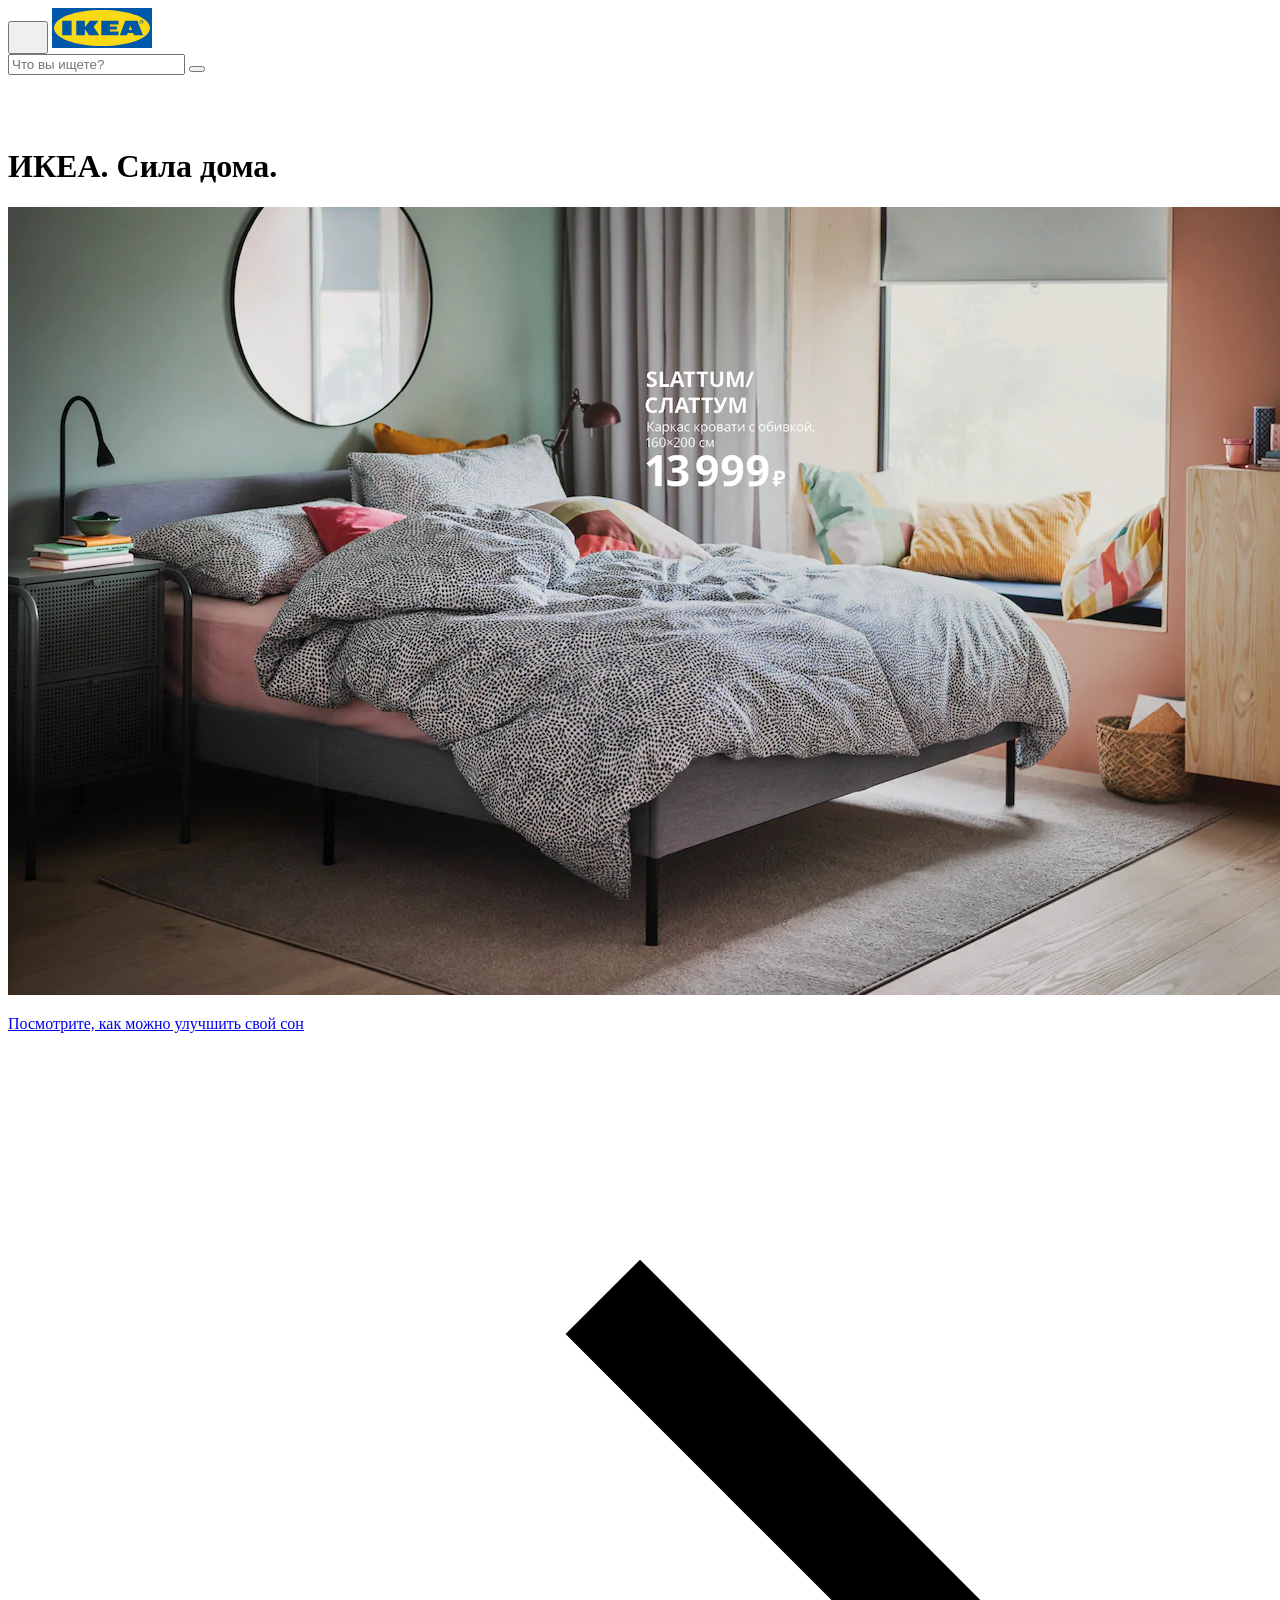
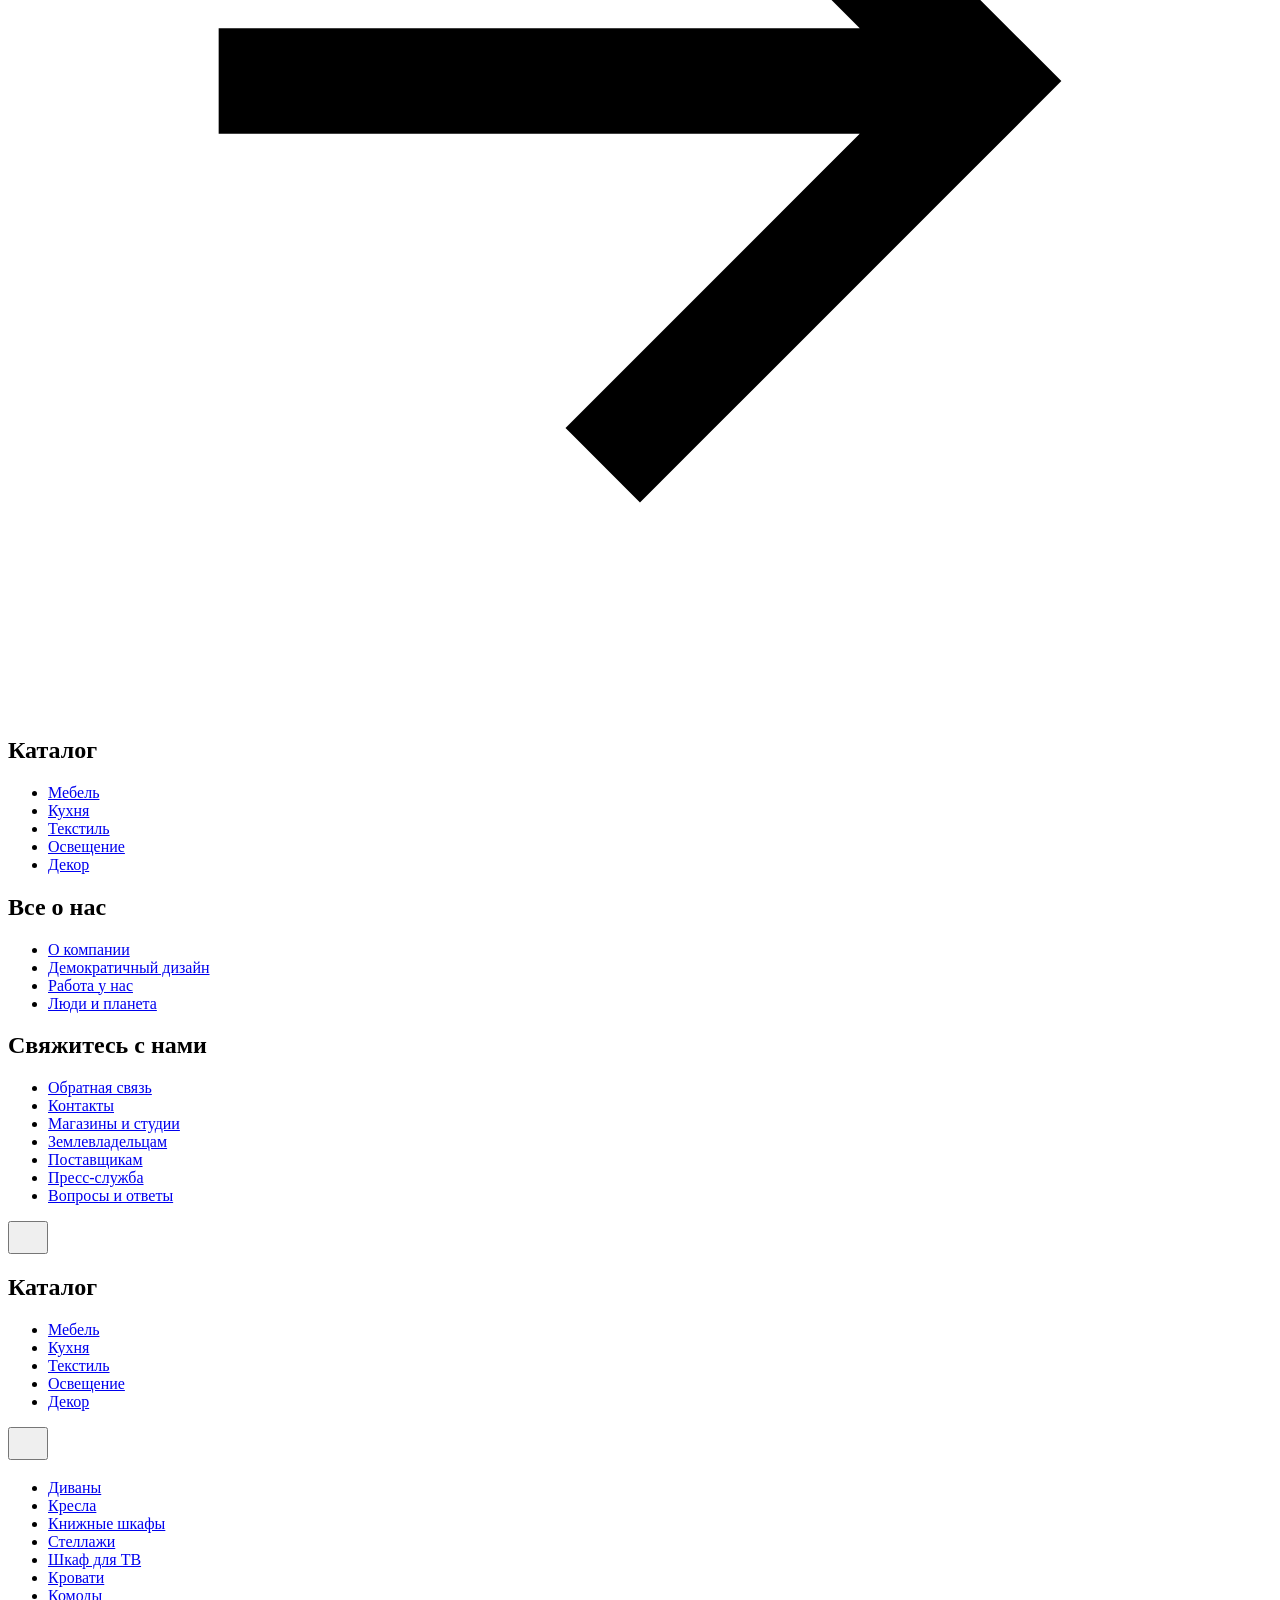
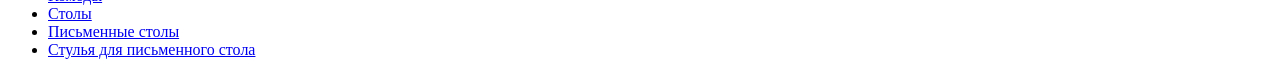
==== index.html @ 44b4fdb7 "menu-submenu" ====
<!DOCTYPE html>
<html lang="en">

<head>
    <meta charset="UTF-8">
    <meta name="viewport"
        content="width=device-width, user-scalable=no, initial-scale=1.0, maximum-scale=1.0, minimum-scale=1.0">
    <meta http-equiv="X-UA-Compatible" content="ie=edge">
    <link rel="apple-touch-icon" sizes="180x180" href="favicon/apple-touch-icon.png">
    <link rel="icon" type="image/png" sizes="32x32" href="favicon/favicon-32x32.png">
    <link rel="icon" type="image/png" sizes="16x16" href="favicon/favicon-16x16.png">
    <link rel="mask-icon" href="favicon/safari-pinned-tab.svg" color="#0058ab">
    <meta name="msapplication-TileColor" content="#0058ab">
    <meta name="theme-color" content="#0058ab">
    <title>ИКЕА - официальный интернет-магазин мебели - IKEA</title>
    <link rel="stylesheet" href="styles/styles.css">

    <script src="script/generateHeader.js" defer></script>
    <script src="script/generateFooter.js" defer></script>
    <script src="script/generateCatalog.js" defer></script>
    <script src="script/generateSubCatalog.js" defer></script>

    <script src="script/main.js" defer></script>
</head>

<body>

    <main>
        <div class="container">
            <h1 class="main-header">ИКЕА. Сила дома.</h1>
            <aside class="offer">
                <a href="card.html#idd059">
                    <picture>
                        <source srcset="image/b47e07ee97fd5f9bf030d258d462a945.webp" type="image/webp">
                        <img src="image/b47e07ee97fd5f9bf030d258d462a945.jpg" alt="СЛАТТУМ">
                    </picture>

                </a>
                <a class="offer-extra" href="goods.html?subcat=Кровати">
                    <p>Посмотрите, как можно улучшить свой сон</p>
                    <svg focusable="false" viewBox="0 0 24 24" class="offer-arrow" aria-hidden="true">
                        <path fill-rule="evenodd" clip-rule="evenodd"
                            d="M19.2937 12.7074L20.0008 12.0003L19.2938 11.2932L12.0008 3.99927L10.5865 5.41339L16.1727 11.0003H4V13.0003H16.1723L10.5855 18.5868L11.9996 20.0011L19.2937 12.7074Z">
                        </path>
                    </svg>
                </a>
            </aside>
        </div>
    </main>


</body>

</html>
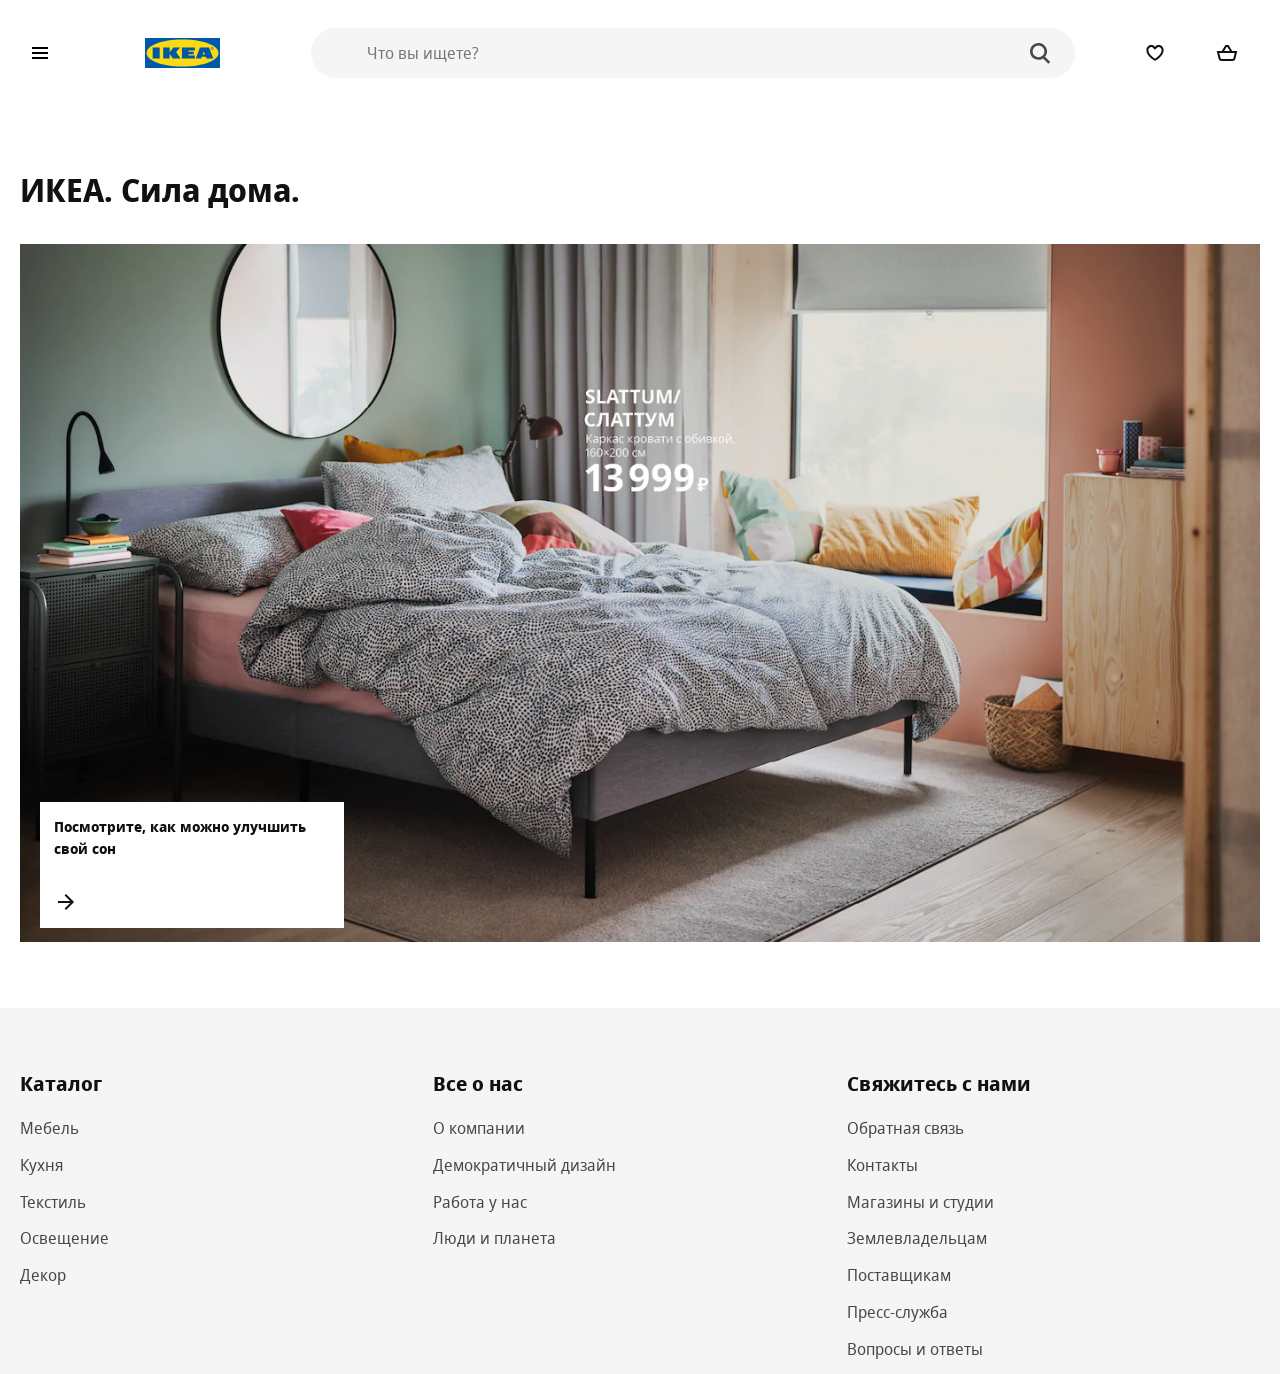
==== commit 0965a3c1: "getData, search" ====
--- a/index.html
+++ b/index.html
@@ -15,12 +15,10 @@
     <title>ИКЕА - официальный интернет-магазин мебели - IKEA</title>
     <link rel="stylesheet" href="styles/styles.css">
 
-    <script src="script/generateHeader.js" defer></script>
-    <script src="script/generateFooter.js" defer></script>
-    <script src="script/generateCatalog.js" defer></script>
-    <script src="script/generateSubCatalog.js" defer></script>
 
-    <script src="script/main.js" defer></script>
+    <script src="script/index.js" defer type="module"></script>
+
+
 </head>
 
 <body>
--- a/styles/styles.css
+++ b/styles/styles.css
@@ -0,0 +1,1040 @@
+/*
+* Prefixed by https://autoprefixer.github.io
+* PostCSS: v7.0.29,
+* Autoprefixer: v9.7.6
+* Browsers: last 4 version
+*/
+
+@font-face {
+  font-family: "Noto Sans";
+  src: local("Noto Sans Display Regular"), local("NotoSansDisplay-Regular"),
+    url("../fonts/Notosansdisplayregular.woff2") format("woff2"),
+    url("../fonts/Notosansdisplayregular.woff") format("woff");
+  font-weight: 400;
+  font-style: normal;
+}
+
+@font-face {
+  font-family: "Noto Sans";
+  src: local("Noto Sans Display Italic"), local("NotoSansDisplay-Italic"),
+    url("../fonts/Notosansdisplayitalic.woff2") format("woff2"),
+    url("../fonts/Notosansdisplayitalic.woff") format("woff");
+  font-weight: 400;
+  font-style: italic;
+}
+
+@font-face {
+  font-family: "Noto Sans";
+  src: local("Noto Sans Display Bold"), local("NotoSansDisplay-Bold"),
+    url("../fonts/Notosansdisplaybold.woff2") format("woff2"),
+    url("../fonts/Notosansdisplaybold.woff") format("woff");
+  font-weight: 700;
+  font-style: normal;
+}
+
+@font-face {
+  font-family: "Noto Sans";
+  src: local("Noto Sans Display Bold Italic"),
+    local("NotoSansDisplay-BoldItalic"),
+    url("../fonts/Notosansdisplaybolditalic.woff2") format("woff2"),
+    url("../fonts/Notosansdisplaybolditalic.woff") format("woff");
+  font-weight: 700;
+  font-style: italic;
+}
+
+html {
+  -webkit-box-sizing: border-box;
+  box-sizing: border-box;
+}
+
+*,
+*::before,
+*::after {
+  -webkit-box-sizing: inherit;
+  box-sizing: inherit;
+}
+
+body {
+  min-width: 320px;
+  margin: 0;
+
+  background-color: #fff; /*под проект*/
+  font-family: Noto Sans, Arial, sans-serif; /*в "" свой шрифт под проект*/
+
+  font-size: 16px;
+  color: #111;
+  line-height: 1.5;
+  -webkit-font-smoothing: subpixel-antialiased;
+}
+
+button,
+input {
+  font: inherit;
+}
+
+button {
+  cursor: pointer;
+}
+
+img {
+  max-width: 100%;
+  width: 100%;
+  height: auto;
+}
+
+a {
+  text-decoration: none;
+  color: inherit;
+}
+
+ul {
+  list-style: none;
+  padding: 0;
+  margin: 0;
+}
+
+h1,
+h2,
+h3,
+p {
+  padding: 0;
+  margin: 0;
+}
+
+/* container */
+
+.container {
+  max-width: 100rem;
+  margin: 0 auto;
+  padding: 0 1.25rem;
+}
+
+.visually-hidden {
+  position: absolute !important;
+  clip: rect(1px 1px 1px 1px);
+  clip: rect(1px, 1px, 1px, 1px);
+  padding: 0 !important;
+  border: 0 !important;
+  height: 1px !important;
+  width: 1px !important;
+  overflow: hidden;
+}
+
+/* при работе с float */
+
+.clearfix::after {
+  content: "";
+  display: table;
+  clear: both;
+}
+
+header {
+  margin-bottom: 3.75rem;
+}
+
+.header {
+  display: -ms-grid;
+  display: grid;
+  grid-gap: 1.25rem;
+  -ms-grid-columns: 2fr 1.25rem 2fr 1.25rem 16fr 1.25rem 1fr 1.25rem 1fr;
+  grid-template-columns: 2fr 2fr 16fr 1fr 1fr;
+  -webkit-box-align: center;
+  -ms-flex-align: center;
+  align-items: center;
+  padding: 1.75rem 0;
+}
+
+footer {
+  background-color: #f5f5f5;
+  margin-top: 3.75rem;
+  padding: 3.75rem 0 0 0;
+}
+
+.footer {
+  display: -ms-grid;
+  display: grid;
+  -ms-grid-columns: 1fr 1fr 1fr;
+  grid-template-columns: 1fr 1fr 1fr;
+}
+
+.main-header {
+  margin-bottom: 1.875rem;
+}
+
+.btn {
+  background-color: transparent;
+  outline: transparent;
+  border-radius: 50%;
+  width: 40px;
+  height: 40px;
+  display: -webkit-box;
+  display: -ms-flexbox;
+  display: flex;
+  -webkit-box-align: center;
+  -ms-flex-align: center;
+  align-items: center;
+  -webkit-box-pack: center;
+  -ms-flex-pack: center;
+  justify-content: center;
+  border: 1px solid transparent;
+}
+
+.btn:hover {
+  background-color: #f5f5f5;
+  color: #111;
+}
+
+.svg-icon {
+  fill: currentColor;
+}
+
+.logo {
+  text-align: center;
+  width: 75px;
+  height: 30px;
+}
+
+.search {
+  position: relative;
+  -webkit-box-flex: 1;
+  -ms-flex-positive: 1;
+  flex-grow: 1;
+  height: 50px;
+  margin: 0 40px;
+}
+
+.search-input {
+  -webkit-appearance: none;
+  -moz-appearance: none;
+  appearance: none;
+  background-color: #f5f5f5;
+  display: block;
+  appearance: none;
+  width: 100%;
+  height: 100%;
+  padding: 0.5rem 3.5rem;
+  margin: 0 auto;
+  line-height: 1.5;
+  border: 0;
+  border-radius: 50em;
+  outline: 0;
+  -webkit-box-shadow: none;
+  box-shadow: none;
+  -webkit-transition: background 0.2s;
+  -o-transition: background 0.2s;
+  transition: background 0.2s;
+}
+
+.search-btn {
+  position: absolute;
+  top: 0.9rem;
+  right: 0.9rem;
+  background-image: url("data:image/svg+xml;charset=utf-8,%3Csvg width='16' height='17' fill='%23484848' xmlns='http://www.w3.org/2000/svg'%3E%3Cpath fill-rule='evenodd' clip-rule='evenodd' d='M6.5 11a4.5 4.5 0 110-9 4.5 4.5 0 010 9zm4.968-.307a6.5 6.5 0 10-1.514 1.315l3.996 3.996 1.414-1.414-3.896-3.897z'/%3E%3C/svg%3E");
+  background-repeat: no-repeat;
+  background-size: contain;
+  width: 2.5rem;
+  height: 1.5rem;
+  background-position: center;
+}
+
+.offer {
+  position: relative;
+}
+
+.offer-extra {
+  position: absolute;
+  padding: 0.9rem;
+  color: #111;
+  left: 1.25rem;
+  bottom: 1.25rem;
+  display: -webkit-box;
+  display: -ms-flexbox;
+  display: flex;
+  background: #fff;
+  -webkit-box-orient: vertical;
+  -webkit-box-direction: normal;
+  -ms-flex-direction: column;
+  flex-direction: column;
+  -webkit-box-align: start;
+  -ms-flex-align: start;
+  align-items: flex-start;
+  max-width: 19rem;
+  min-width: 13rem;
+  font-size: 0.9rem;
+  line-height: 1.5;
+  font-weight: bold;
+  word-break: break-word;
+}
+
+.offer-arrow {
+  display: inline-block;
+  height: 1.5rem;
+  width: 1.5rem;
+  vertical-align: middle;
+  fill: currentColor;
+  margin-top: 1.875rem;
+}
+
+.footer-header {
+  line-height: 2rem;
+  font-size: 1.25rem;
+  padding: 0 0 1rem 0;
+}
+
+.footer-list {
+  margin-bottom: 0.8rem;
+}
+
+.footer-list > a {
+  color: #484848;
+}
+
+.footer-list > a:hover {
+  color: #111;
+  text-decoration: underline;
+}
+
+.catalog {
+  position: fixed;
+  z-index: 999;
+  top: 0;
+  left: -100%;
+  bottom: 0;
+  background-color: #fff;
+  overflow-y: auto;
+  overflow-x: hidden;
+  -webkit-transition: left 0.2s 0s;
+  -o-transition: left 0.2s 0s;
+  transition: left 0.2s 0s;
+  width: 20rem;
+  padding: 6rem 4rem 3rem;
+}
+
+.catalog.open {
+  left: 0;
+}
+
+.catalog-btn {
+  position: absolute;
+  top: 3rem;
+  left: 3rem;
+}
+
+.catalog-list__item,
+.subcatalog-list__item {
+  cursor: pointer;
+  color: #111;
+}
+
+.catalog-list__item a,
+.subcatalog-list__item a {
+  text-decoration: underline;
+  display: block;
+}
+
+.catalog-list__item a {
+  padding: 0.5rem 1.5rem 0.5rem 0;
+}
+
+.subcatalog-list__item a {
+  padding: 0.5rem 0;
+}
+
+.catalog-list__item:hover a,
+.subcatalog-list__item:hover a {
+  text-decoration: underline;
+}
+
+.catalog-list__item.active {
+  background-repeat: no-repeat;
+  background-position: right 0 center;
+  background-image: url('data:image/svg+xml;utf8,<svg width="24" height="24" viewBox="0 0 24 24" fill="none" xmlns="http://www.w3.org/2000/svg"><path fill-rule="evenodd" clip-rule="evenodd" d="M15.5996 11.9999L9.81456 17.7857L8.40026 16.3716L12.7714 11.9999L8.40026 7.62823L9.81457 6.21411L15.5996 11.9999Z" fill="%23959595"/></svg>');
+}
+
+.subcatalog {
+  position: fixed;
+  z-index: 998;
+  top: 0;
+  left: -100%;
+  bottom: 0;
+  background-color: #fff;
+  overflow-y: auto;
+  overflow-x: hidden;
+  -webkit-transition: left, right 0.2s 0s;
+  -o-transition: left, right 0.2s 0s;
+  transition: left, right 0.2s 0s;
+  width: 25rem;
+  padding: 6rem 4rem 3rem;
+  border-left: 2px solid #ccc;
+}
+
+.subcatalog.subopen {
+  left: 20rem;
+  display: block;
+}
+
+.overlay {
+  display: block;
+  position: fixed;
+  z-index: 899;
+  top: 0;
+  bottom: 0;
+  right: 0;
+  left: 0;
+  background-color: black;
+  -webkit-transition: all 0.2s ease;
+  -o-transition: all 0.2s ease;
+  transition: all 0.2s ease;
+  opacity: 0;
+  pointer-events: none;
+}
+
+.overlay.active {
+  opacity: 0.25;
+  pointer-events: all;
+}
+
+.wrapper {
+  position: relative;
+  margin-top: 4rem;
+}
+
+.wrapper:before {
+  content: "";
+  width: calc(100% + 2rem);
+  display: block;
+  position: absolute;
+  top: -2rem;
+  z-index: 99;
+  margin: 0 -1rem;
+  border-bottom: 1px solid #dfdfdf;
+}
+
+.good {
+  display: -ms-grid;
+  display: grid;
+  -ms-grid-columns: minmax(0, 1fr) 1.25rem minmax(0, 1fr) 1.25rem minmax(0, 1fr)
+    1.25rem minmax(0, 1fr) 1.25rem minmax(0, 1fr) 1.25rem minmax(0, 1fr) 1.25rem
+    minmax(0, 1fr) 1.25rem minmax(0, 1fr) 1.25rem minmax(0, 1fr) 1.25rem
+    minmax(0, 1fr) 1.25rem minmax(0, 1fr) 1.25rem minmax(0, 1fr);
+  grid-template-columns: repeat(12, minmax(0, 1fr));
+  grid-column-gap: 1.25rem;
+  padding-top: 2rem;
+}
+
+.good-images {
+  display: -webkit-box;
+  display: -ms-flexbox;
+  display: flex;
+  -ms-flex-wrap: wrap;
+  flex-wrap: wrap;
+  -ms-grid-column: 1;
+  grid-column-start: 1;
+  -ms-grid-column-span: 8;
+  grid-column-end: 9;
+  -ms-flex-pack: distribute;
+  justify-content: space-around;
+}
+
+.good-image__item {
+  width: calc(50% - 1.25rem);
+  margin-left: 0.625rem;
+  margin-right: 0.625rem;
+  min-height: 500px;
+}
+
+.good-item {
+  -ms-grid-column: 9;
+  grid-column-start: 9;
+  -ms-grid-column-span: 4;
+  grid-column-end: 13;
+  padding: 0 2.5rem;
+}
+
+.good-item__section {
+  margin-bottom: 2.5rem;
+}
+
+.good-item__new {
+  display: none;
+}
+
+.good-item__empty {
+  display: none;
+}
+
+.not-in-stock .good-item__empty {
+  display: block;
+}
+
+.not-in-stock .btn-good {
+  display: none;
+}
+
+.good-item__header {
+  font-size: 1.375rem;
+  line-height: 1.5;
+  font-weight: 700;
+  text-transform: uppercase;
+  margin-bottom: 0.3rem;
+}
+
+.good-item__description {
+  line-height: 1.5;
+  letter-spacing: 0;
+  font-weight: 400;
+  color: #484848;
+  font-size: 0.875rem;
+}
+
+.good-item__price {
+  white-space: nowrap;
+  text-align: right;
+}
+
+.good-item__section {
+  display: -webkit-box;
+  display: -ms-flexbox;
+  display: flex;
+  -webkit-box-pack: justify;
+  -ms-flex-pack: justify;
+  justify-content: space-between;
+}
+
+.good-item__price-value {
+  line-height: 1.1875;
+  font-size: 1.375rem;
+}
+
+.good-item__currency {
+  line-height: 0.9;
+  font-size: 0.6875rem;
+  vertical-align: text-top;
+}
+
+.not-in-stock .good-item__price-value,
+.not-in-stock .good-item__currency {
+  display: none;
+}
+
+.good-item__buttons {
+  display: -webkit-box;
+  display: -ms-flexbox;
+  display: flex;
+  -webkit-box-pack: justify;
+  -ms-flex-pack: justify;
+  justify-content: space-between;
+  -webkit-box-align: center;
+  -ms-flex-align: center;
+  align-items: center;
+  width: 100%;
+}
+
+.btn-good {
+  margin-right: 1rem;
+  -webkit-box-flex: 1;
+  -ms-flex-positive: 1;
+  flex-grow: 1;
+  -ms-flex-negative: 1;
+  flex-shrink: 1;
+  position: relative;
+  background: #0058a3;
+  color: #fff;
+  border-radius: 52px;
+  padding: 0 2rem;
+  display: -webkit-box;
+  display: -ms-flexbox;
+  display: flex;
+  height: 3.5rem;
+  -webkit-box-align: center;
+  -ms-flex-align: center;
+  align-items: center;
+}
+
+.btn-good-svg {
+  margin-right: 0.5rem;
+  vertical-align: top;
+  -ms-flex-negative: 0;
+  flex-shrink: 0;
+  display: inline-block;
+  height: 1.5rem;
+  width: 1.5rem;
+  fill: #fff;
+}
+
+.btn-good:hover {
+  color: #0058a3;
+}
+
+.btn-good:hover .btn-good-svg {
+  fill: #0058a3;
+}
+
+.btn-good__label {
+  text-align: center;
+  border: 0;
+  font-weight: 700;
+  font-size: 0.875rem;
+  line-height: 1.42857;
+}
+
+.btn-add-wishlist {
+  background: rgba(0, 0, 0, 0);
+  color: #111;
+  border-radius: 40px;
+  padding: 0 0.9375rem;
+  border: 1px solid #dfdfdf;
+  height: 3.5rem;
+  width: 3.5rem;
+  margin-left: auto;
+}
+
+.btn-add-wishlist__svg {
+  height: 1.5rem;
+  width: 1.5rem;
+}
+
+.btn-add-wishlist:hover .btn-add-wishlist__svg {
+  fill: red;
+}
+
+.btn-add-wishlist.contains-wishlist .btn-add-wishlist__svg {
+  fill: red;
+}
+
+.btn-add-wishlist:hover.contains-wishlist .btn-add-wishlist__svg {
+  fill: black;
+}
+
+.goods-list {
+  display: -ms-grid;
+  display: grid;
+  grid-gap: 1.25rem;
+  grid-template-columns: repeat(4, 1fr);
+}
+
+.goods-list__item {
+  margin-bottom: 2rem;
+}
+
+.goods-item {
+  position: relative;
+  display: -webkit-box;
+  display: -ms-flexbox;
+  display: flex;
+  -webkit-box-orient: vertical;
+  -webkit-box-direction: normal;
+  -ms-flex-direction: column;
+  flex-direction: column;
+  -webkit-box-pack: justify;
+  -ms-flex-pack: justify;
+  justify-content: space-between;
+  height: 100%;
+}
+
+.goods-item__img {
+  height: 380px;
+  display: table-cell;
+  vertical-align: middle;
+}
+
+.btn-add-card {
+  position: absolute;
+  opacity: 0;
+  -webkit-transition: opacity 0.2s 0s;
+  -o-transition: opacity 0.2s 0s;
+  transition: opacity 0.2s 0s;
+  right: 1rem;
+  bottom: 0.5rem;
+  background-color: rgb(0, 88, 163);
+  border: 1px solid rgb(0, 88, 163);
+  background-repeat: no-repeat;
+  background-position: center;
+  background-image: url("data:image/svg+xml;utf8,<svg width='24' height='24' xmlns='http://www.w3.org/2000/svg' viewBox='0 0 24 24'><path fill-rule='evenodd' clip-rule='evenodd' d='M10.4372 4H10.9993H12.0003H12.9996H13.5616L13.8538 4.48014L17.2112 9.99713H21H22.2806L21.9702 11.2396L21.5303 13H19.4688L19.7194 11.9971H4.28079L5.59143 17.2397C5.70272 17.6848 6.1027 17.9971 6.56157 17.9971H15V19.9971H6.56157C5.18496 19.9971 3.98502 19.0602 3.65114 17.7247L2.02987 11.2397L1.71924 9.99713H3.00002H6.78793L10.145 4.48017L10.4372 4ZM12.4375 6L14.87 9.99713H9.12911L11.5614 6H12.0003H12.4375ZM17.9961 16V14H19.9961V16H21.9961V18H19.9961V20H17.9961V18H15.9961V16H17.9961Z' fill='white' /></svg>");
+}
+
+.btn-add-card:hover {
+  background-color: rgb(255, 255, 255);
+  background-image: url("data:image/svg+xml;utf8,<svg width='24' height='24' xmlns='http://www.w3.org/2000/svg' viewBox='0 0 24 24'><path fill-rule='evenodd' clip-rule='evenodd' d='M10.4372 4H10.9993H12.0003H12.9996H13.5616L13.8538 4.48014L17.2112 9.99713H21H22.2806L21.9702 11.2396L21.5303 13H19.4688L19.7194 11.9971H4.28079L5.59143 17.2397C5.70272 17.6848 6.1027 17.9971 6.56157 17.9971H15V19.9971H6.56157C5.18496 19.9971 3.98502 19.0602 3.65114 17.7247L2.02987 11.2397L1.71924 9.99713H3.00002H6.78793L10.145 4.48017L10.4372 4ZM12.4375 6L14.87 9.99713H9.12911L11.5614 6H12.0003H12.4375ZM17.9961 16V14H19.9961V16H21.9961V18H19.9961V20H17.9961V18H15.9961V16H17.9961Z' fill='rgb(0, 88, 163)' /></svg>");
+}
+
+.goods-item:hover .btn-add-card {
+  opacity: 1;
+}
+
+.goods-item__header {
+  margin-top: auto;
+  margin-bottom: 1rem;
+}
+
+.goods-item__new {
+  line-height: 1.42857;
+  color: #ca5008;
+  font-weight: 700;
+  font-size: 0.8rem;
+}
+
+.goods-item__link {
+  display: block;
+  height: 100%;
+}
+
+.goods-item__description {
+  margin-bottom: 1rem;
+  font-size: 0.875rem;
+  line-height: 1.42857;
+}
+
+.goods-item__price {
+  min-height: calc(40px + 0.5rem);
+  padding-bottom: 0.5rem;
+  font-weight: 700;
+}
+
+.goods-item__price-value {
+  font-size: 1.375rem;
+}
+
+.goods-item__currency {
+  line-height: 0.9;
+  font-size: 0.6875rem;
+  vertical-align: text-top;
+}
+
+.breadcrumb__list-item {
+  display: inline;
+}
+
+.breadcrumb__list-item:after {
+  content: "\0203A";
+  display: inline;
+  margin: 0 0.3125rem;
+  font-size: 1rem;
+  line-height: 1.125;
+}
+
+.breadcrumb__list-item:last-child:after {
+  content: "";
+}
+
+.breadcrumb__link {
+  font-size: 0.75rem;
+  line-height: 1.5;
+  font-weight: 400;
+  vertical-align: middle;
+}
+
+.breadcrumb__list-item:last-child .breadcrumb__link {
+  color: #484848;
+  pointer-events: none;
+  cursor: auto;
+}
+
+.cart-wrapper {
+  max-width: 768px;
+}
+
+.cart-header {
+  text-align: center;
+}
+
+.product {
+  display: -ms-grid;
+  display: grid;
+  -ms-grid-columns: 152px 4fr 6fr;
+  grid-template-columns: 152px 4fr 6fr;
+  -ms-grid-rows: auto;
+  grid-template-rows: auto;
+  font-size: 0.81rem;
+  line-height: 1.385;
+}
+
+.product > *:nth-child(1) {
+  -ms-grid-row: 1;
+  -ms-grid-column: 1;
+}
+
+.product > *:nth-child(2) {
+  -ms-grid-row: 1;
+  -ms-grid-column: 2;
+}
+
+.product > *:nth-child(3) {
+  -ms-grid-row: 1;
+  -ms-grid-column: 3;
+}
+
+.product__image-container {
+  -ms-grid-column: 1;
+  grid-column: 1;
+  -ms-grid-row: 1;
+  -ms-grid-row-span: 2;
+  grid-row: 1/3;
+  padding-right: 1rem;
+}
+
+.product__description {
+  -ms-grid-column: 2;
+  grid-column: 2;
+  -ms-grid-row: 1;
+  grid-row: 1;
+}
+
+.product__name {
+  font-size: 1.2rem;
+  margin-bottom: 0.5rem;
+  font-weight: 700;
+  text-transform: uppercase;
+  word-break: break-word;
+}
+
+.product__prices {
+  -ms-grid-column: 3;
+  grid-column: 3;
+  -ms-grid-row: 1;
+  grid-row: 1;
+  text-align: right;
+  padding-top: 0;
+}
+
+.product__controls {
+  -ms-grid-column: 3;
+  grid-column: 3;
+  -ms-grid-row: 2;
+  grid-row: 2;
+  margin-top: 0.5rem;
+  display: -webkit-box;
+  display: -ms-flexbox;
+  display: flex;
+  -webkit-box-pack: end;
+  -ms-flex-pack: end;
+  justify-content: flex-end;
+}
+
+.btn-remove {
+  color: #444;
+  border-color: #666;
+  border-radius: unset;
+}
+
+.product__total {
+  font-weight: 700;
+  font-size: 1.06rem;
+  line-height: 1.2;
+}
+
+.product-controls__remove {
+  width: 12.5%;
+}
+
+.product-controls__quantity {
+  width: 25%;
+  margin-left: 0.5rem;
+}
+
+.cart-header {
+  margin-bottom: 3rem;
+}
+
+.cart-item {
+  margin-bottom: 2rem;
+}
+
+.cart-total {
+  display: -webkit-box;
+  display: -ms-flexbox;
+  display: flex;
+  -webkit-box-pack: justify;
+  -ms-flex-pack: justify;
+  justify-content: space-between;
+  padding: 0.35rem 0;
+  font-weight: 700;
+  font-size: 14px;
+  text-align: initial;
+  border: dashed #cacaca;
+  border-width: 1px 0;
+}
+
+.cart-checkout {
+  color: #ffffff;
+  padding: 12px 62px;
+  background-color: #3a6e9f;
+  border: none;
+  display: block;
+  margin: 1rem auto;
+}
+
+.cart-form {
+  margin: 1rem 0;
+  text-align: center;
+}
+
+.cart-form label {
+  display: block;
+  margin: 1rem;
+}
+
+select {
+  width: 100%;
+  max-width: 352px;
+  height: 40px;
+  margin: 0;
+  padding: 0 10px;
+  border: 1px solid #666;
+  border-radius: 2px;
+  background: #fff url(../image/chevron-down-thin-24.1667eab2.svg) no-repeat
+    right 8px center/1.5rem;
+  -webkit-appearance: none;
+  -moz-appearance: none;
+  appearance: none;
+  font-size: 1rem;
+  line-height: 1.15;
+  font-family: inherit;
+  text-transform: none;
+}
+
+@media (max-width: 1200px) {
+  .goods-list {
+    grid-template-columns: repeat(3, 1fr);
+  }
+}
+
+@media (max-width: 768px) {
+  .goods-list {
+    grid-template-columns: repeat(2, 1fr);
+  }
+
+  .header {
+    -ms-grid-columns: 1fr 1.25rem 2fr 1.25rem 1fr 1.25rem 1fr;
+    grid-template-columns: 1fr 2fr 1fr 1fr;
+    -ms-grid-rows: auto 1.25rem auto 1.25rem auto;
+    grid-template-areas: "burger logo wishlist cart" "main main . sidebar" "footer footer footer footer";
+  }
+
+  .btn-burger {
+    grid-area: burger;
+  }
+
+  .logo {
+    grid-area: logo;
+  }
+
+  .btn-wishlist {
+    grid-area: wishlist;
+  }
+
+  .btn-cart {
+    grid-area: cart;
+  }
+
+  .search {
+    grid-area: search;
+    -ms-grid-row: 2;
+    grid-row: 2;
+    -ms-grid-column-span: 5;
+    grid-column-end: 6;
+    -ms-grid-column: 1;
+    grid-column-start: 1;
+    margin: 0;
+  }
+
+  .footer {
+    -ms-grid-rows: auto;
+    grid-template-rows: auto;
+    -webkit-box-pack: center;
+    -ms-flex-pack: center;
+    justify-content: center;
+    grid-template-areas: "catalog" "about" "connection";
+    -ms-grid-columns: 300px;
+    grid-template-columns: 300px;
+  }
+
+  .footer-catalog {
+    grid-area: catalog;
+    margin-bottom: 50px;
+  }
+
+  .footer-about {
+    grid-area: about;
+    margin-bottom: 50px;
+  }
+
+  .footer-connection {
+    grid-area: connection;
+    margin-bottom: 50px;
+  }
+
+  .catalog {
+    width: 50%;
+  }
+
+  .subcatalog {
+    width: 50%;
+    left: auto;
+    right: -100%;
+  }
+
+  .subcatalog.subopen {
+    right: 0;
+    left: auto;
+  }
+}
+
+@media (max-width: 768px) {
+  .footer-catalog {
+    -ms-grid-row: 1;
+    -ms-grid-column: 1;
+  }
+
+  .footer-about {
+    -ms-grid-row: 2;
+    -ms-grid-column: 1;
+  }
+
+  .footer-connection {
+    -ms-grid-row: 3;
+    -ms-grid-column: 1;
+  }
+}
+
+@media (max-width: 768px) {
+  .btn-burger {
+    -ms-grid-row: 1;
+    -ms-grid-column: 1;
+  }
+
+  .logo {
+    -ms-grid-row: 1;
+    -ms-grid-column: 3;
+  }
+
+  .btn-wishlist {
+    -ms-grid-row: 1;
+    -ms-grid-column: 5;
+  }
+
+  .btn-cart {
+    -ms-grid-row: 1;
+    -ms-grid-column: 7;
+  }
+}
+
+@media (max-width: 576px) {
+  .goods-list {
+    -ms-grid-columns: 1fr;
+    grid-template-columns: 1fr;
+  }
+
+  .catalog {
+    width: 100%;
+  }
+
+  .subcatalog {
+    z-index: 999;
+    width: 100%;
+  }
+
+  .subcatalog.subopen {
+    right: 0;
+  }
+}
